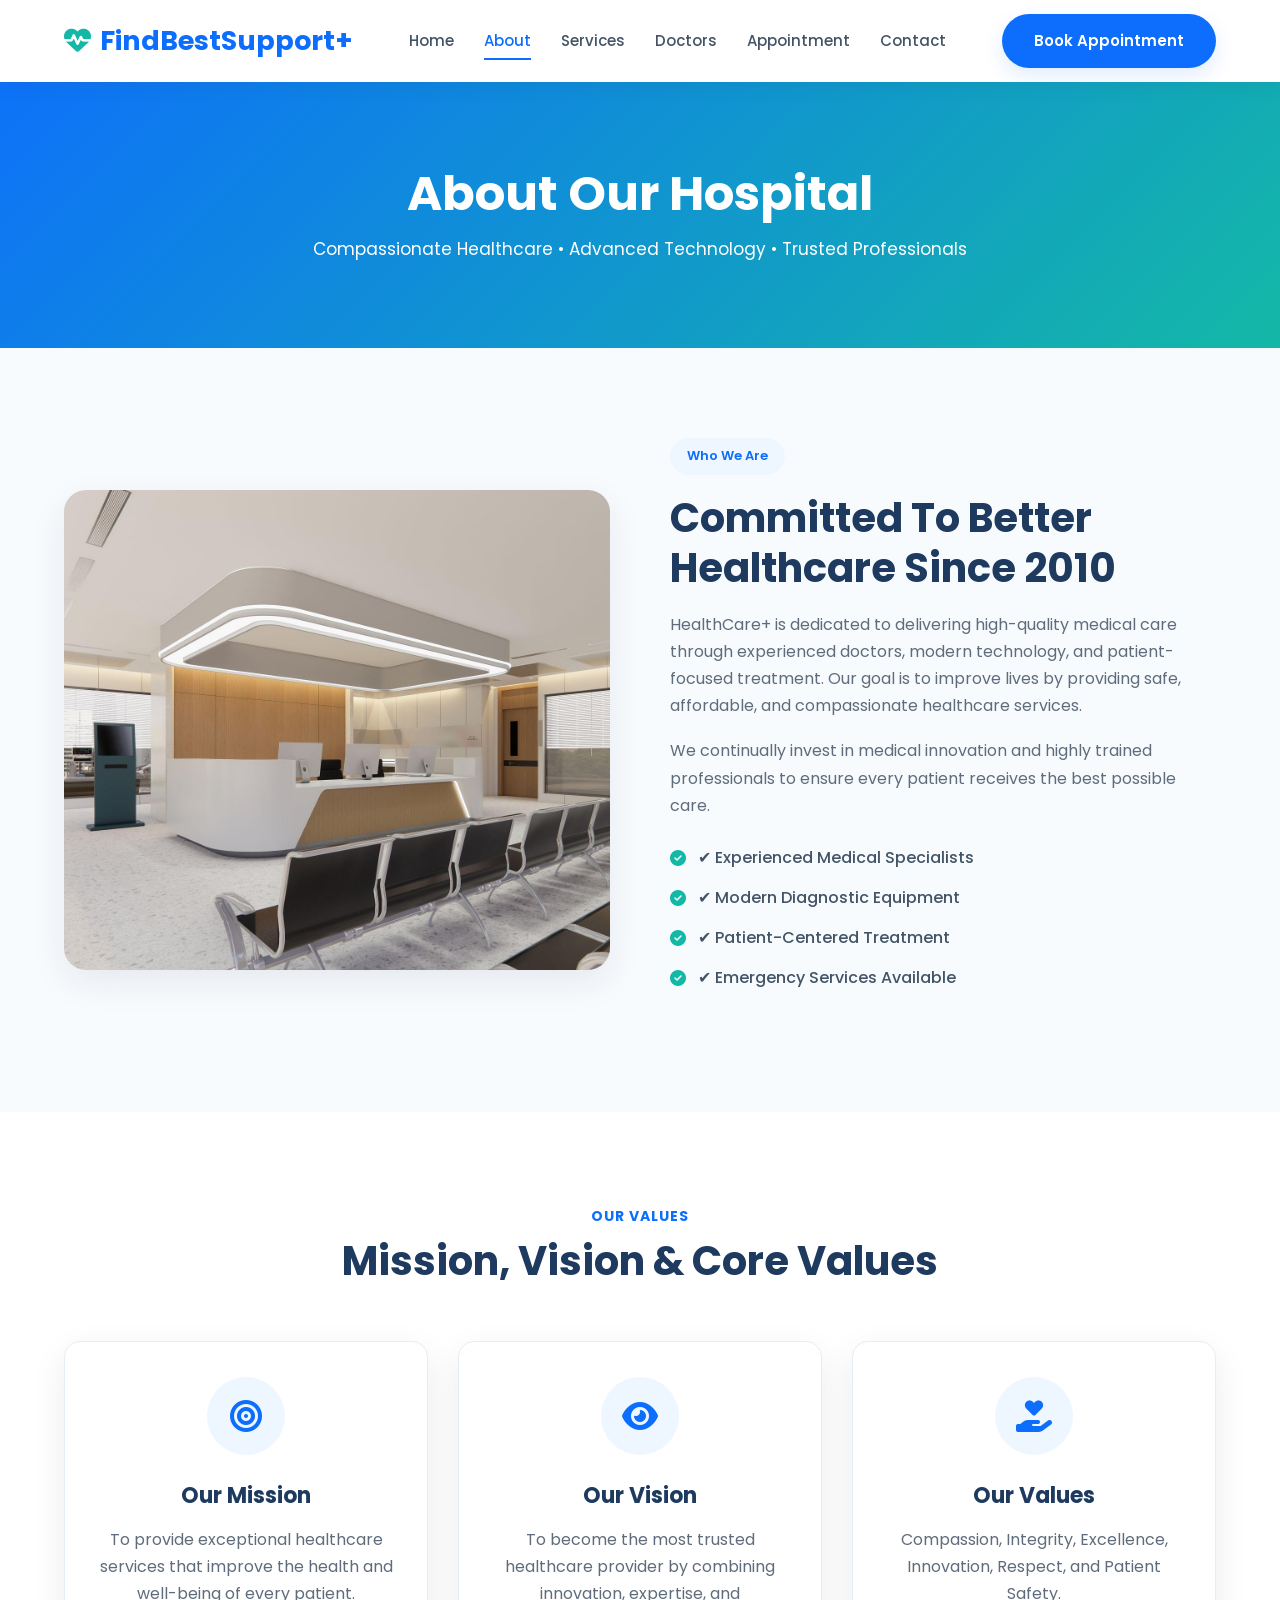
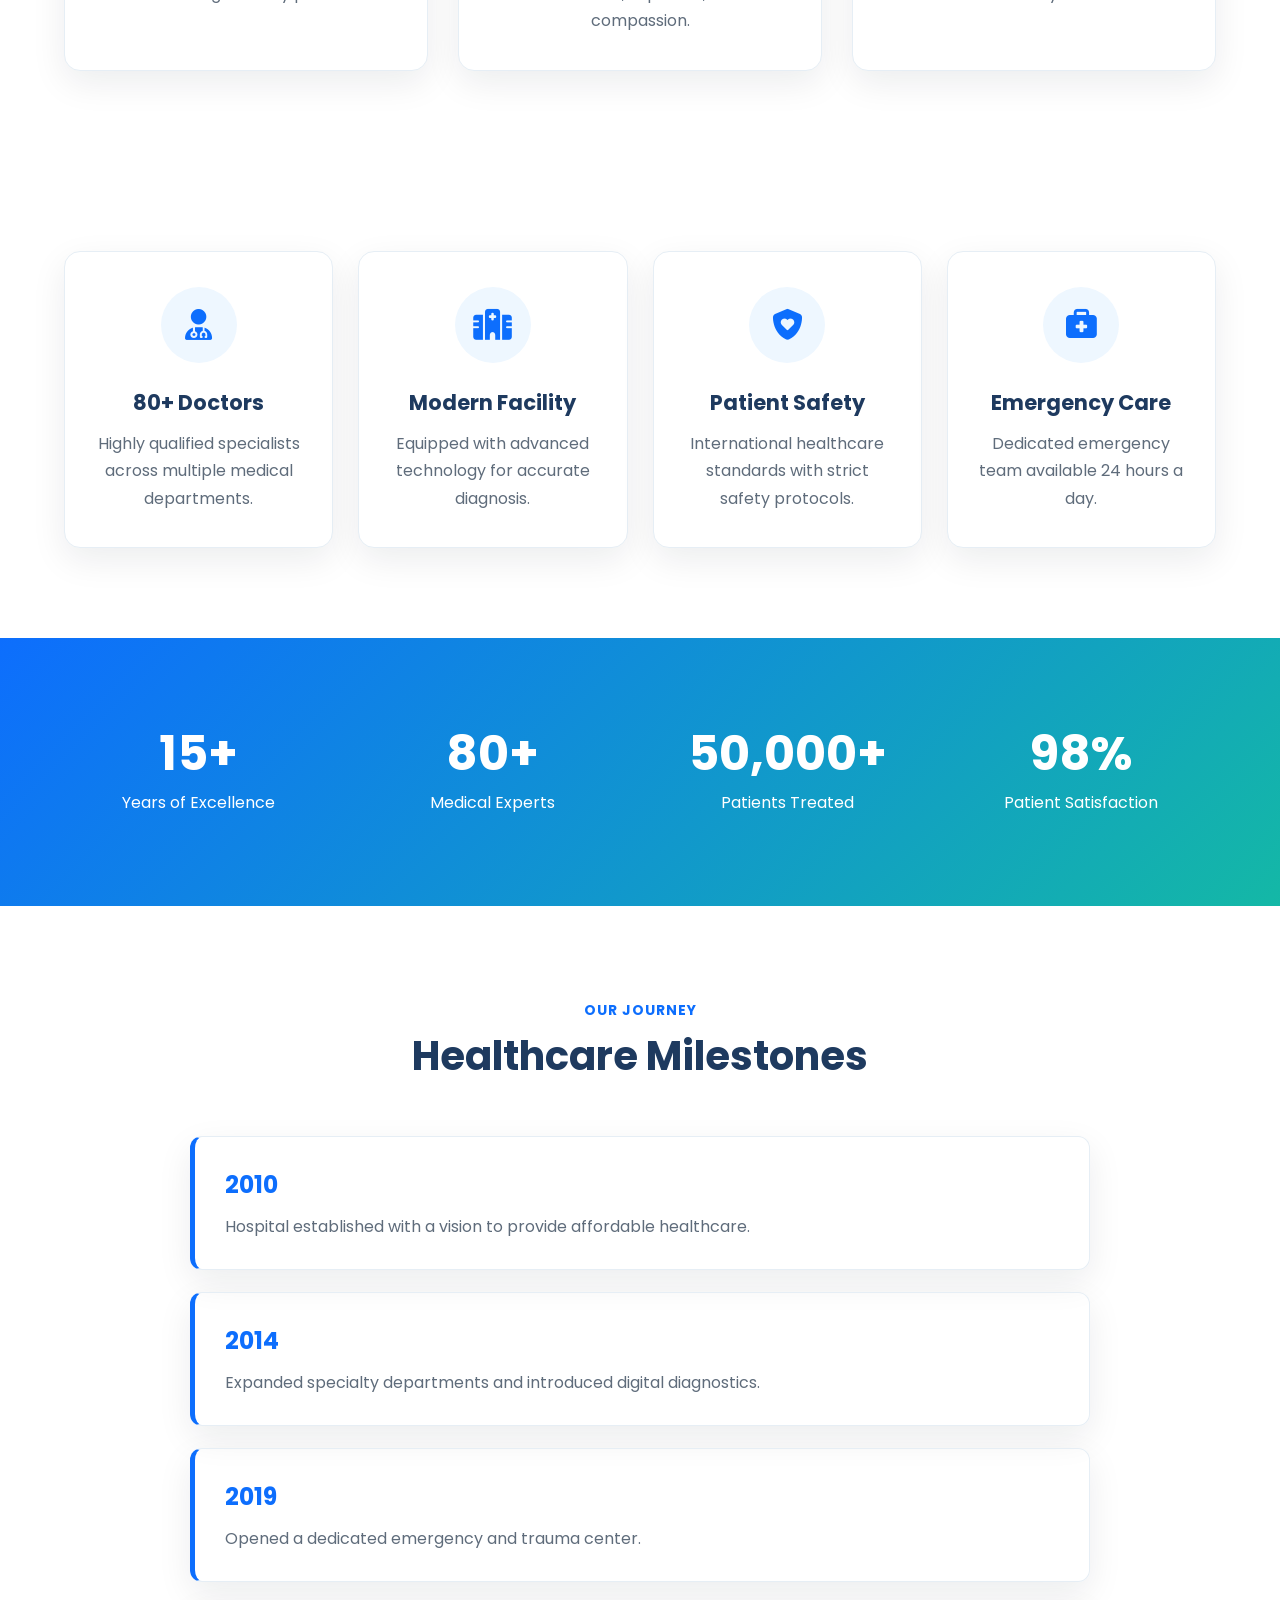
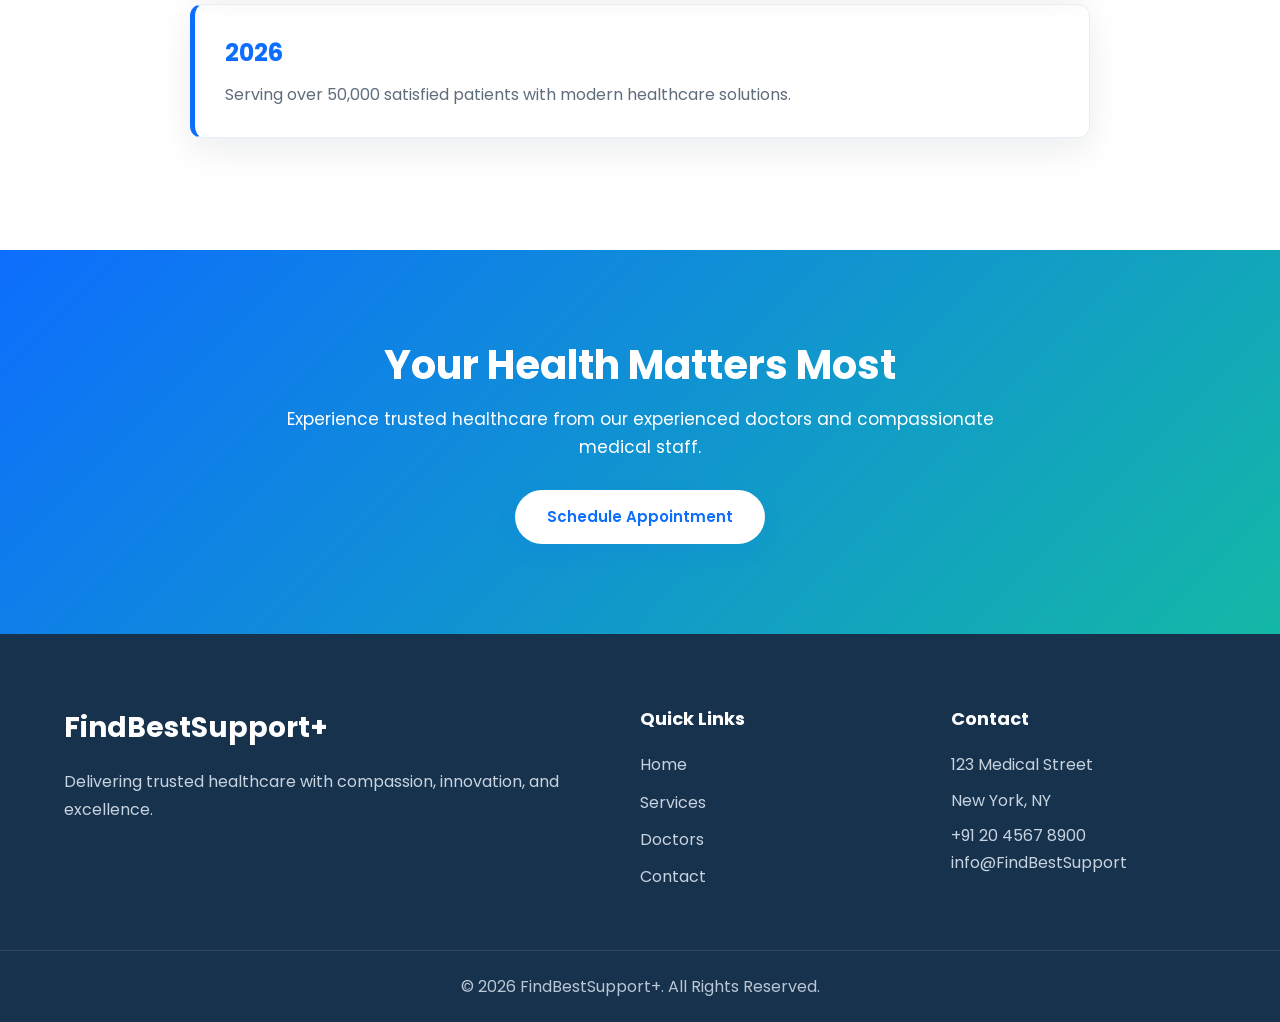
==== about.html @ 030c579c "Add files via upload" ====
<!DOCTYPE html>
<html lang="en">
<head>
    <meta charset="UTF-8">
    <meta name="viewport" content="width=device-width, initial-scale=1.0">
    <title>About Us | HealthCare+</title>

    <!-- Google Fonts -->
    <link rel="preconnect" href="https://fonts.googleapis.com">
    <link rel="preconnect" href="https://fonts.gstatic.com" crossorigin>
    <link href="https://fonts.googleapis.com/css2?family=Poppins:wght@300;400;500;600;700&display=swap" rel="stylesheet">

    <!-- Font Awesome -->
    <link rel="stylesheet" href="https://cdnjs.cloudflare.com/ajax/libs/font-awesome/6.7.1/css/all.min.css">

    <link rel="stylesheet" href="css/style.css">
</head>
<body>

<!-- ================= HEADER ================= -->

<header class="header">

    <div class="container">

        <a href="index.html" class="logo">
            <i class="fa-solid fa-heart-pulse"></i>
            FindBestSupport+
        </a>

        <nav class="navbar">
            <ul>
                <li><a href="index.html">Home</a></li>
                <li><a href="about.html" class="active">About</a></li>
                <li><a href="services.html">Services</a></li>
                <li><a href="doctors.html">Doctors</a></li>
                <li><a href="appointment.html">Appointment</a></li>
                <li><a href="contact.html">Contact</a></li>
            </ul>
        </nav>

        <a href="appointment.html" class="btn">Book Appointment</a>

        <div class="menu-btn">
            <i class="fas fa-bars"></i>
        </div>

    </div>

</header>

<!-- ================= PAGE HEADER ================= -->

<section class="page-header">

    <div class="container">

        <h1>About Our Hospital</h1>

        <p>
            Compassionate Healthcare • Advanced Technology • Trusted Professionals
        </p>

    </div>

</section>

<!-- ================= ABOUT ================= -->

<section class="about-home">

    <div class="container about-grid">

        <div>

            <img src="images/hospital.jpg" alt="Hospital">

        </div>

        <div>

            <span class="section-tag">Who We Are</span>

            <h2>Committed To Better Healthcare Since 2010</h2>

            <p>
                HealthCare+ is dedicated to delivering high-quality medical care
                through experienced doctors, modern technology, and patient-focused
                treatment. Our goal is to improve lives by providing safe,
                affordable, and compassionate healthcare services.
            </p>

            <p>
                We continually invest in medical innovation and highly trained
                professionals to ensure every patient receives the best possible care.
            </p>

            <ul class="check-list">
                <li>✔ Experienced Medical Specialists</li>
                <li>✔ Modern Diagnostic Equipment</li>
                <li>✔ Patient-Centered Treatment</li>
                <li>✔ Emergency Services Available</li>
            </ul>

        </div>

    </div>

</section>

<!-- ================= MISSION ================= -->

<section class="mission">

    <div class="container">

        <div class="section-title">
            <span>Our Values</span>
            <h2>Mission, Vision & Core Values</h2>
        </div>

        <div class="service-grid">

            <div class="service-card">

                <i class="fa-solid fa-bullseye"></i>

                <h3>Our Mission</h3>

                <p>
                    To provide exceptional healthcare services that improve the
                    health and well-being of every patient.
                </p>

            </div>

            <div class="service-card">

                <i class="fa-solid fa-eye"></i>

                <h3>Our Vision</h3>

                <p>
                    To become the most trusted healthcare provider by combining
                    innovation, expertise, and compassion.
                </p>

            </div>

            <div class="service-card">

                <i class="fa-solid fa-hand-holding-heart"></i>

                <h3>Our Values</h3>

                <p>
                    Compassion, Integrity, Excellence, Innovation, Respect, and
                    Patient Safety.
                </p>

            </div>

        </div>

    </div>

</section>

<!-- ================= WHY CHOOSE US ================= -->

<section class="features">

    <div class="container">

        <div class="feature-card">

            <i class="fa-solid fa-user-doctor"></i>

            <h3>80+ Doctors</h3>

            <p>
                Highly qualified specialists across multiple medical departments.
            </p>

        </div>

        <div class="feature-card">

            <i class="fa-solid fa-hospital"></i>

            <h3>Modern Facility</h3>

            <p>
                Equipped with advanced technology for accurate diagnosis.
            </p>

        </div>

        <div class="feature-card">

            <i class="fa-solid fa-shield-heart"></i>

            <h3>Patient Safety</h3>

            <p>
                International healthcare standards with strict safety protocols.
            </p>

        </div>

        <div class="feature-card">

            <i class="fa-solid fa-briefcase-medical"></i>

            <h3>Emergency Care</h3>

            <p>
                Dedicated emergency team available 24 hours a day.
            </p>

        </div>

    </div>

</section>

<!-- ================= STATISTICS ================= -->

<section class="stats">

    <div class="container">

        <div class="stat-box">
            <h2>15+</h2>
            <p>Years of Excellence</p>
        </div>

        <div class="stat-box">
            <h2>80+</h2>
            <p>Medical Experts</p>
        </div>

        <div class="stat-box">
            <h2>50,000+</h2>
            <p>Patients Treated</p>
        </div>

        <div class="stat-box">
            <h2>98%</h2>
            <p>Patient Satisfaction</p>
        </div>

    </div>

</section>

<!-- ================= TIMELINE ================= -->

<section class="timeline">

    <div class="container">

        <div class="section-title">
            <span>Our Journey</span>
            <h2>Healthcare Milestones</h2>
        </div>

        <div class="timeline-box">

            <div class="timeline-item">
                <h3>2010</h3>
                <p>Hospital established with a vision to provide affordable healthcare.</p>
            </div>

            <div class="timeline-item">
                <h3>2014</h3>
                <p>Expanded specialty departments and introduced digital diagnostics.</p>
            </div>

            <div class="timeline-item">
                <h3>2019</h3>
                <p>Opened a dedicated emergency and trauma center.</p>
            </div>

            <div class="timeline-item">
                <h3>2026</h3>
                <p>Serving over 50,000 satisfied patients with modern healthcare solutions.</p>
            </div>

        </div>

    </div>

</section>

<!-- ================= CTA ================= -->

<section class="cta">

    <div class="container">

        <h2>Your Health Matters Most</h2>

        <p>
            Experience trusted healthcare from our experienced doctors and
            compassionate medical staff.
        </p>

        <a href="appointment.html" class="btn">
            Schedule Appointment
        </a>

    </div>

</section>

<!-- ================= FOOTER ================= -->

<footer>

    <div class="container footer-grid">

        <div>

            <h3>FindBestSupport+</h3>

            <p>
                Delivering trusted healthcare with compassion, innovation,
                and excellence.
            </p>

        </div>

        <div>

            <h4>Quick Links</h4>

            <ul>

                <li><a href="index.html">Home</a></li>
                <li><a href="services.html">Services</a></li>
                <li><a href="doctors.html">Doctors</a></li>
                <li><a href="contact.html">Contact</a></li>

            </ul>

        </div>

        <div>

            <h4>Contact</h4>

            <p>123 Medical Street</p>
            <p>New York, NY</p>
            <a href="tel:+912045678900">+91 20 4567 8900</a>
            <p>info@FindBestSupport</p>

        </div>

    </div>

    <div class="copyright">
        © 2026 FindBestSupport+. All Rights Reserved.
    </div>

</footer>

<script src="js/script.js"></script>

</body>
</html>
---- css/style.css ----
/* HealthCare+ complete stylesheet */

@import url('https://fonts.googleapis.com/css2?family=Poppins:wght@300;400;500;600;700;800&display=swap');

:root{
    --primary:#0d6efd;
    --primary-dark:#0958cf;
    --secondary:#14b8a6;
    --dark:#1e3a5f;
    --dark-2:#17324d;
    --text:#5f6c7b;
    --white:#fff;
    --light:#f8fbfe;
    --light-blue:#eef7ff;
    --border:#e6eef5;
    --danger:#dc3545;
    --success:#10b981;
    --shadow:0 12px 35px rgba(15,23,42,.08);
    --shadow-lg:0 20px 50px rgba(15,23,42,.12);
    --radius:16px;
    --transition:.35s ease;
}

*{margin:0;padding:0;box-sizing:border-box}
html{scroll-behavior:smooth}
body{font-family:'Poppins',sans-serif;color:var(--text);background:#fff;line-height:1.7;overflow-x:hidden}
img{width:100%;display:block}
a{text-decoration:none;color:inherit}
ul{list-style:none}
button,input,select,textarea{font-family:inherit}
button{cursor:pointer}
section{padding:90px 0}

.container{width:90%;max-width:1200px;margin:auto}

.btn{
    display:inline-flex;align-items:center;justify-content:center;gap:9px;
    padding:14px 32px;border:0;border-radius:50px;background:var(--primary);
    color:#fff;font-size:15px;font-weight:600;transition:var(--transition);
    box-shadow:0 8px 20px rgba(13,110,253,.12)
}
.btn:hover{background:var(--primary-dark);transform:translateY(-3px);box-shadow:0 14px 28px rgba(13,110,253,.2)}
.btn:disabled{opacity:.7;cursor:not-allowed;transform:none}

.section-title{text-align:center;margin-bottom:55px}
.section-title span{display:inline-block;color:var(--primary);font-size:14px;font-weight:700;letter-spacing:1px;text-transform:uppercase;margin-bottom:8px}
.section-title h2{color:var(--dark);font-size:40px;line-height:1.25}
.section-tag,.tag{display:inline-block;padding:7px 17px;border-radius:50px;background:var(--light-blue);color:var(--primary);font-size:13px;font-weight:600;margin-bottom:18px}

.header{
    position:fixed;top:0;left:0;width:100%;background:rgba(255,255,255,.97);
    backdrop-filter:blur(10px);z-index:999;box-shadow:0 5px 20px rgba(0,0,0,.05)
}
.header .container{height:82px;display:flex;align-items:center;justify-content:space-between}
.logo{display:flex;align-items:center;color:var(--primary);font-size:27px;font-weight:700;white-space:nowrap}
.logo i{color:var(--secondary);margin-right:9px}
.navbar ul{display:flex;align-items:center;gap:30px}
.navbar a{position:relative;color:#425466;font-size:15px;font-weight:500;transition:var(--transition)}
.navbar a:hover,.navbar a.active{color:var(--primary)}
.navbar a:after{content:"";position:absolute;left:0;bottom:-9px;width:0;height:2px;background:var(--primary);transition:var(--transition)}
.navbar a:hover:after,.navbar a.active:after{width:100%}
.menu-btn{display:none;color:var(--dark);font-size:27px}

.hero{
    padding-top:165px;padding-bottom:90px;
    background:linear-gradient(135deg,#f8fcff,#eef8ff 50%,#fff)
}
.hero-grid{display:grid;grid-template-columns:1fr 1fr;align-items:center;gap:60px}
.hero-content h1{color:var(--dark);font-size:54px;line-height:1.18;margin-bottom:23px}
.hero-content p{max-width:620px;font-size:17px;margin-bottom:30px}
.hero-buttons{display:flex;gap:15px;flex-wrap:wrap}
.hero-image img{height:520px;object-fit:cover;object-position:center;border-radius:24px;box-shadow:var(--shadow-lg)}

.page-header{padding:165px 0 85px;text-align:center;color:#fff;background:linear-gradient(135deg,var(--primary),var(--secondary))}
.page-header h1{font-size:48px;line-height:1.2;margin-bottom:12px}
.page-header p{font-size:17px}

.about-home,.about-section{background:var(--light)}
.about-grid{display:grid;grid-template-columns:1fr 1fr;align-items:center;gap:60px}
.about-grid img{height:480px;object-fit:cover;border-radius:22px;box-shadow:var(--shadow)}
.about-grid h2{color:var(--dark);font-size:40px;line-height:1.25;margin-bottom:18px}
.about-grid p{margin-bottom:18px}
.check-list{margin:25px 0 30px}
.check-list li{position:relative;padding-left:28px;margin-bottom:13px;color:#435466;font-weight:500}
.check-list li:before{content:"\f058";position:absolute;left:0;top:1px;font-family:"Font Awesome 6 Free";font-weight:900;color:var(--secondary)}

.features{background:#fff}
.features .container{display:grid;grid-template-columns:repeat(4,1fr);gap:25px}
.feature-card{padding:35px 28px;background:#fff;border:1px solid var(--border);border-radius:var(--radius);text-align:center;box-shadow:var(--shadow);transition:var(--transition)}
.feature-card:hover{transform:translateY(-8px);box-shadow:var(--shadow-lg)}
.feature-card i{width:76px;height:76px;margin:0 auto 22px;display:flex;align-items:center;justify-content:center;border-radius:50%;color:var(--primary);background:var(--light-blue);font-size:31px}
.feature-card h3{color:var(--dark);font-size:21px;margin-bottom:10px}

.services-preview,.services-section{background:#fff}
.service-grid{display:grid;grid-template-columns:repeat(3,1fr);gap:30px}
.service-card{padding:35px 30px;background:#fff;border:1px solid var(--border);border-radius:var(--radius);text-align:center;box-shadow:var(--shadow);transition:var(--transition)}
.service-card:hover{transform:translateY(-8px);box-shadow:var(--shadow-lg)}
.service-card i{width:78px;height:78px;margin:0 auto 22px;display:flex;align-items:center;justify-content:center;border-radius:50%;background:var(--light-blue);color:var(--primary);font-size:32px}
.service-card h3{color:var(--dark);font-size:22px;margin-bottom:11px}

.doctor-preview,.doctors-section{background:var(--light)}
.doctor-grid{display:grid;grid-template-columns:repeat(3,1fr);gap:30px}
.doctor-card{overflow:hidden;background:#fff;border:1px solid var(--border);border-radius:18px;text-align:center;box-shadow:var(--shadow);transition:var(--transition)}
.doctor-card:hover{transform:translateY(-8px);box-shadow:var(--shadow-lg)}
.doctor-card img{width:100%;height:350px;object-fit:cover;object-position:top center}
.doctor-card h3{color:var(--dark);font-size:23px;margin:20px 20px 5px}
.doctor-card p{margin:0 20px 10px}
.speciality{color:var(--primary)!important;font-weight:600}
.doctor-social{display:flex;justify-content:center;gap:10px;padding:14px 20px 28px}
.doctor-social a{width:40px;height:40px;display:flex;align-items:center;justify-content:center;border-radius:50%;background:var(--light-blue);color:var(--primary);transition:var(--transition)}
.doctor-social a:hover{background:var(--primary);color:#fff}

.stats{color:#fff;background:linear-gradient(135deg,var(--primary),var(--secondary))}
.stats .container{display:grid;grid-template-columns:repeat(4,1fr);gap:25px}
.stat-box{text-align:center}
.stat-box h2{font-size:48px;line-height:1.1;margin-bottom:8px}

.testimonial{background:#fff}
.testimonial-box{max-width:850px;margin:auto;padding:50px;text-align:center;border:1px solid var(--border);border-radius:20px;box-shadow:var(--shadow)}
.testimonial-box i{color:var(--primary);font-size:42px;margin-bottom:18px}
.testimonial-box p{font-size:19px;line-height:1.9}
.testimonial-box h4{color:var(--dark);margin-top:24px}

.timeline{background:#fff}
.timeline-box{max-width:900px;margin:auto}
.timeline-item{padding:28px 30px;margin-bottom:22px;border:1px solid var(--border);border-left:5px solid var(--primary);border-radius:12px;box-shadow:var(--shadow)}
.timeline-item h3{color:var(--primary);font-size:24px;margin-bottom:8px}

.appointment-section{background:linear-gradient(to bottom,#f8fcff,#fff)}
.appointment-grid{display:grid;grid-template-columns:.85fr 1.15fr;gap:50px;align-items:start}
.appointment-info h2,.contact-info h2{color:var(--dark);font-size:38px;line-height:1.25;margin-bottom:18px}
.appointment-form,.contact-form{padding:40px;background:#fff;border:1px solid var(--border);border-radius:18px;box-shadow:var(--shadow)}
.form-row{display:grid;grid-template-columns:1fr 1fr;gap:20px;margin-bottom:20px}
.form-group{display:flex;flex-direction:column;margin-bottom:20px}
.form-group label{color:var(--dark);font-size:14px;font-weight:600;margin-bottom:8px}
.form-group input,.form-group select,.form-group textarea{width:100%;padding:14px 16px;border:1px solid var(--border);border-radius:10px;outline:none;background:#fff;color:#425466;font-size:15px;transition:var(--transition)}
.form-group textarea{min-height:140px;resize:vertical}
.form-group input:focus,.form-group select:focus,.form-group textarea:focus{border-color:var(--primary);box-shadow:0 0 0 3px rgba(13,110,253,.1)}
.appointment-form .btn,.contact-form .btn{width:100%}

.contact-section{background:var(--light)}
.contact-grid{display:grid;grid-template-columns:.9fr 1.1fr;gap:50px;align-items:start}
.info-box{display:flex;align-items:flex-start;gap:16px;margin-bottom:25px}
.info-box i{width:54px;height:54px;flex:0 0 54px;display:flex;align-items:center;justify-content:center;border-radius:50%;background:var(--light-blue);color:var(--primary);font-size:20px}
.info-box h4{color:var(--dark);margin-bottom:3px}
.social-links{display:flex;gap:11px;margin-top:30px}
.social-links a{width:43px;height:43px;display:flex;align-items:center;justify-content:center;border-radius:50%;background:var(--light-blue);color:var(--primary);transition:var(--transition)}
.social-links a:hover{background:var(--primary);color:#fff;transform:translateY(-3px)}

.form-notification{display:none;padding:17px 20px;margin-bottom:22px;border-radius:10px;font-size:14px}
.form-notification.success{display:block;color:#146c43;background:#e8f9f1;border-left:5px solid var(--success)}
.form-notification.error{display:block;color:#842029;background:#fff3f3;border-left:5px solid var(--danger)}
.appointment-form input.error,.appointment-form select.error,.appointment-form textarea.error,.contact-form input.error,.contact-form textarea.error{border:2px solid var(--danger);background:#fff8f8}

.success-modal{
    display:none;
    position:fixed;
    inset:0;
    width:100%;
    height:100%;
    padding:20px;
    background:rgba(15,23,42,.55);
    backdrop-filter:blur(6px);
    z-index:9999;
    align-items:center;
    justify-content:center
}
.success-modal.show{display:flex}
.success-box{width:100%;max-width:480px;padding:45px 35px;background:#fff;border-radius:20px;text-align:center;box-shadow:0 25px 70px rgba(15,23,42,.25);animation:successPopup .35s ease-out}
.success-icon{width:82px;height:82px;margin:0 auto 20px;display:flex;align-items:center;justify-content:center;border-radius:50%;background:#e8f9f1}
.success-icon i{color:var(--success);font-size:42px}
.success-box h2{color:var(--dark);font-size:26px;line-height:1.3;margin-bottom:14px}
.success-box p{line-height:1.8;margin-bottom:25px}
.success-box .btn{min-width:150px}
@keyframes successPopup{from{opacity:0;transform:translateY(20px) scale(.95)}to{opacity:1;transform:translateY(0) scale(1)}}

.map-section{background:#fff}
.map-container{overflow:hidden;border-radius:18px;box-shadow:var(--shadow)}
.map-container iframe{width:100%;height:450px;border:0;display:block}

.cta{color:#fff;text-align:center;background:linear-gradient(135deg,var(--primary),var(--secondary))}
.cta h2{font-size:40px;line-height:1.25;margin-bottom:15px}
.cta p{max-width:720px;margin:0 auto 28px;font-size:17px}
.cta .btn{color:var(--primary);background:#fff}

footer{padding-top:70px;color:#fff;background:var(--dark-2)}
.footer-grid{display:grid;grid-template-columns:2fr 1fr 1fr;gap:45px;padding-bottom:50px}
.footer-grid h3{font-size:28px;margin-bottom:17px}
.footer-grid h4{font-size:18px;margin-bottom:17px}
.footer-grid p,.footer-grid a{color:#c7d3df}
.footer-grid p{margin-bottom:8px}
.footer-grid ul li{margin-bottom:10px}
.footer-grid a:hover{color:#fff}
.copyright{padding:22px;text-align:center;color:#b9c7d4;border-top:1px solid rgba(255,255,255,.1)}

@media(max-width:1100px){
    .navbar ul{gap:20px}
    .hero-content h1{font-size:46px}
    .features .container{grid-template-columns:repeat(2,1fr)}
    .doctor-grid,.service-grid{grid-template-columns:repeat(2,1fr)}
    .stats .container{grid-template-columns:repeat(2,1fr)}
}
@media(max-width:991px){
    section{padding:75px 0}
    .hero-grid,.about-grid,.appointment-grid,.contact-grid{grid-template-columns:1fr}
    .hero{text-align:center}
    .hero-content p{margin-left:auto;margin-right:auto}
    .hero-buttons{justify-content:center}
    .hero-image img{height:450px}
    .about-grid img{height:430px}
    .footer-grid{grid-template-columns:1fr 1fr}
}
@media(max-width:768px){
    section{padding:65px 0}
    .container{width:92%}
    .header .container{height:75px}
    .menu-btn{display:block}
    .header>.container>.btn{display:none}
    .navbar{position:absolute;top:75px;left:0;width:100%;display:none;background:#fff;box-shadow:0 10px 25px rgba(15,23,42,.1)}
    .navbar.active{display:block}
    .navbar ul{flex-direction:column;gap:0;align-items:stretch}
    .navbar li{width:100%}
    .navbar a{display:block;padding:15px 25px;border-bottom:1px solid var(--border)}
    .navbar a:after{display:none}
    .hero{padding-top:125px}
    .hero-content h1{font-size:36px}
    .hero-image img{height:380px}
    .section-title h2{font-size:31px}
    .page-header{padding:135px 0 70px}
    .page-header h1{font-size:36px}
    .form-row{grid-template-columns:1fr;gap:0;margin-bottom:0}
    .appointment-form,.contact-form{padding:30px 25px}
    .success-box{padding:35px 25px}
    .cta h2{font-size:31px}
}
@media(max-width:576px){
    .logo{font-size:23px}
    .hero-content h1{font-size:31px}
    .hero-buttons{flex-direction:column;width:100%}
    .hero-buttons .btn{width:100%}
    .hero-image img{height:310px}
    .about-grid img{height:330px}
    .features .container,.service-grid,.doctor-grid,.stats .container,.footer-grid{grid-template-columns:1fr}
    .section-title h2{font-size:28px}
    .page-header h1{font-size:31px}
    .doctor-card img{height:360px}
    .stat-box h2{font-size:42px}
    .testimonial-box{padding:35px 22px}
    .testimonial-box p{font-size:17px}
    .map-container iframe{height:350px}
    .success-box h2{font-size:23px}
}
@media(max-width:400px){
    .container{width:94%}
    .hero-content h1{font-size:28px}
    .btn{width:100%}
    .appointment-form,.contact-form{padding:24px 18px}
    .doctor-card img{height:320px}
    .success-box{padding:30px 18px}
}
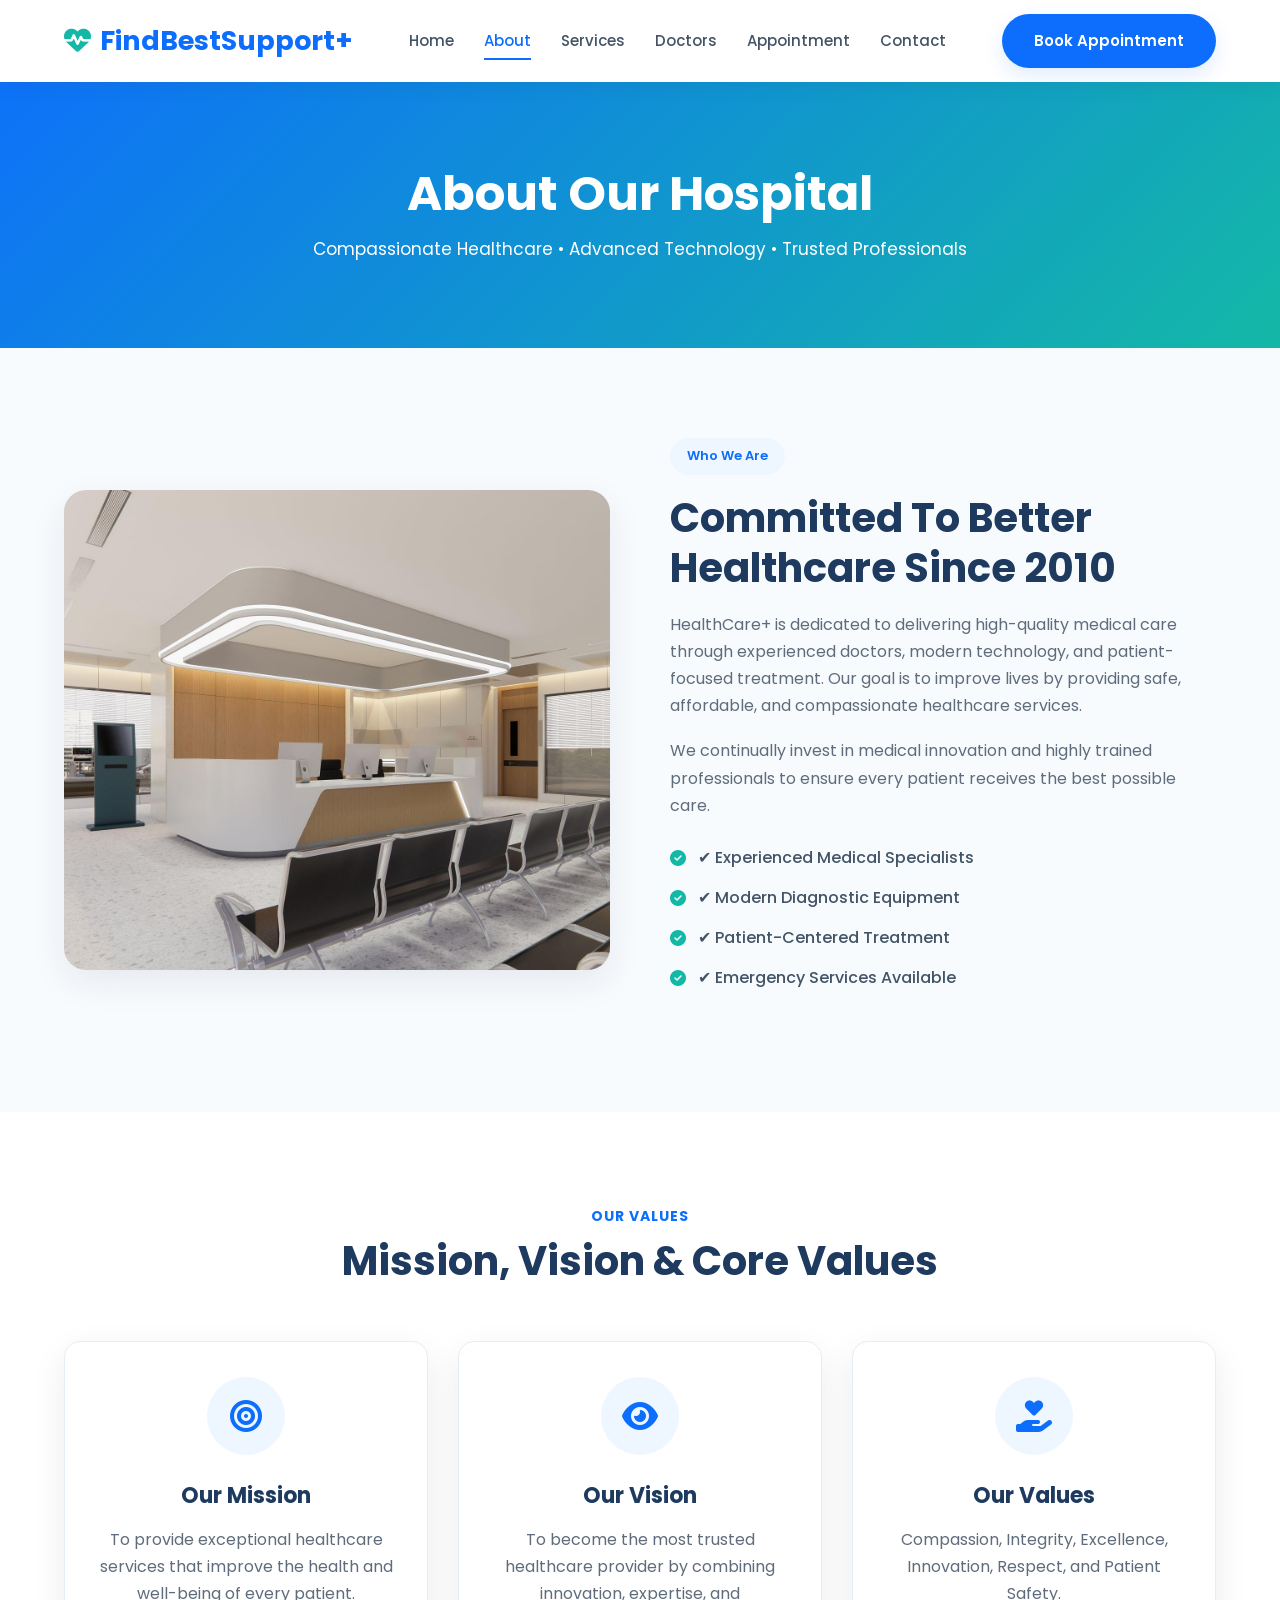
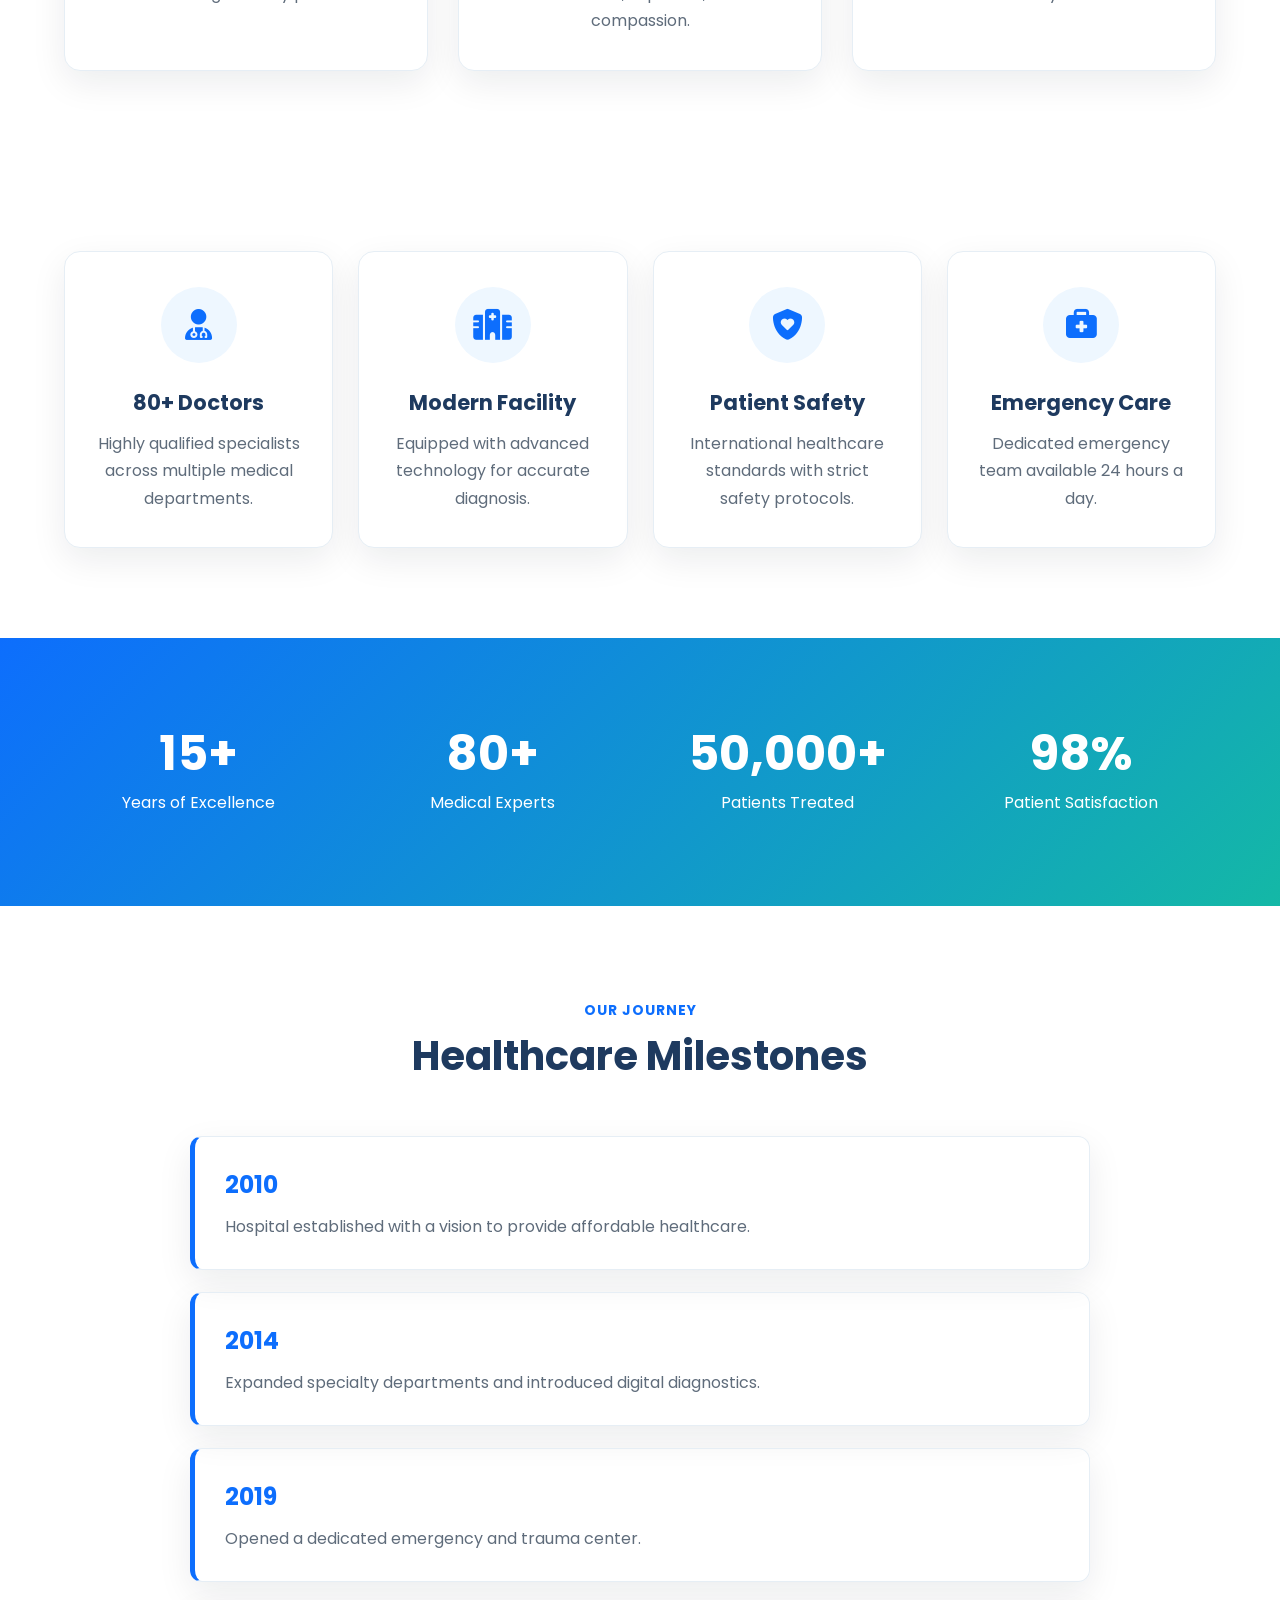
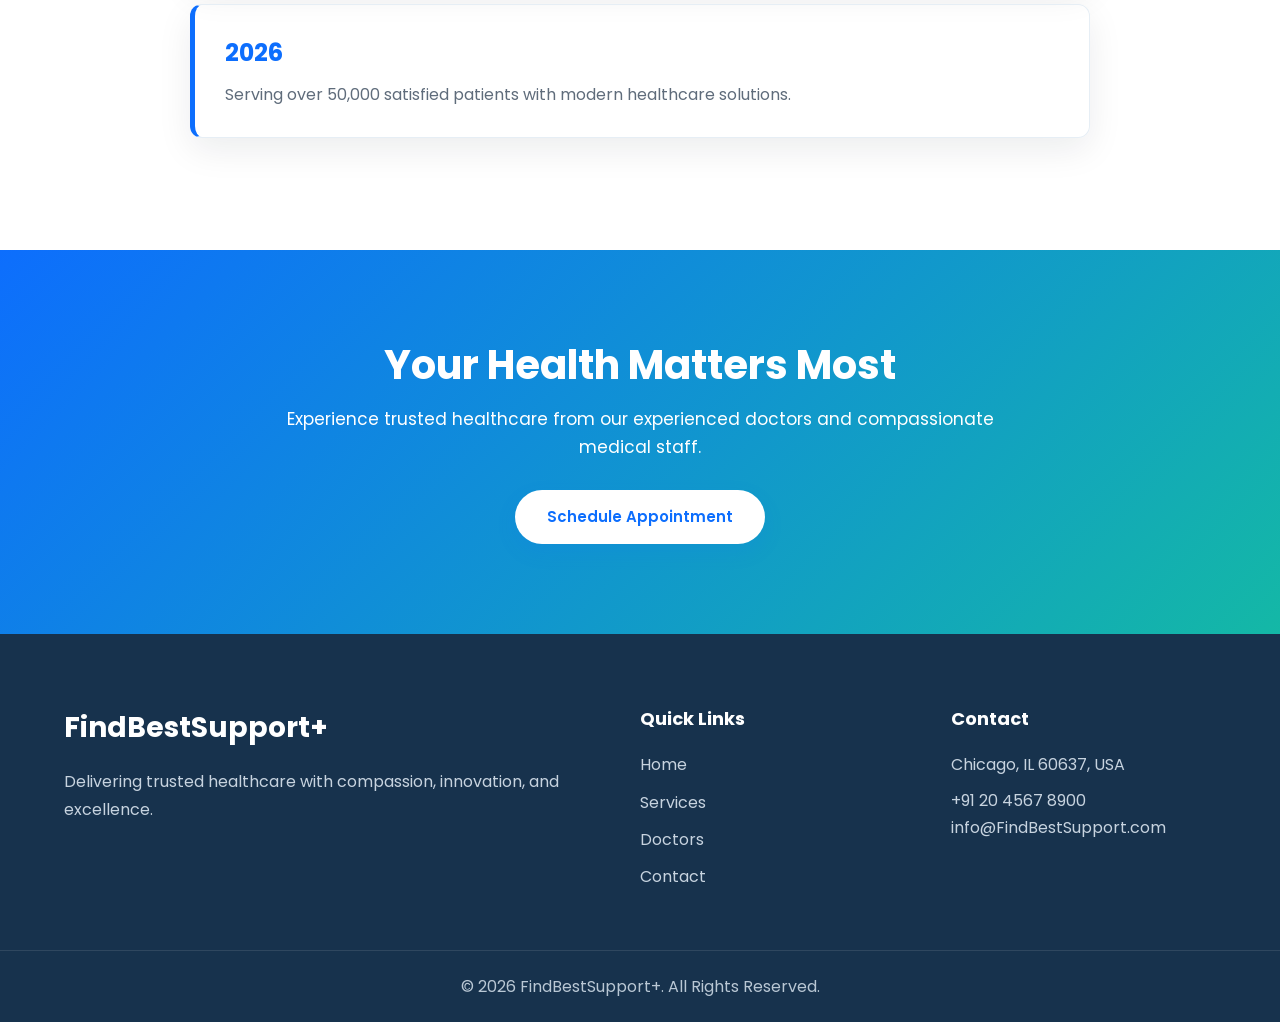
==== commit 409abb59: "Update about.html" ====
--- a/about.html
+++ b/about.html
@@ -13,7 +13,7 @@
     <!-- Font Awesome -->
     <link rel="stylesheet" href="https://cdnjs.cloudflare.com/ajax/libs/font-awesome/6.7.1/css/all.min.css">
 
-    <link rel="stylesheet" href="css/style.css">
+    <link rel="stylesheet" href="/css/style.css">
 </head>
 <body>
 
@@ -23,23 +23,23 @@
 
     <div class="container">
 
-        <a href="index.html" class="logo">
+        <a href="/" class="logo">
             <i class="fa-solid fa-heart-pulse"></i>
             FindBestSupport+
         </a>
 
         <nav class="navbar">
             <ul>
-                <li><a href="index.html">Home</a></li>
-                <li><a href="about.html" class="active">About</a></li>
-                <li><a href="services.html">Services</a></li>
-                <li><a href="doctors.html">Doctors</a></li>
-                <li><a href="appointment.html">Appointment</a></li>
-                <li><a href="contact.html">Contact</a></li>
+                <li><a href="/">Home</a></li>
+                <li><a href="/about" class="active">About</a></li>
+                <li><a href="/services">Services</a></li>
+                <li><a href="/doctors">Doctors</a></li>
+                <li><a href="/appointment">Appointment</a></li>
+                <li><a href="/contact">Contact</a></li>
             </ul>
         </nav>
 
-        <a href="appointment.html" class="btn">Book Appointment</a>
+        <a href="/appointment" class="btn">Book Appointment</a>
 
         <div class="menu-btn">
             <i class="fas fa-bars"></i>
@@ -73,7 +73,7 @@
 
         <div>
 
-            <img src="images/hospital.jpg" alt="Hospital">
+            <img src="/images/hospital.jpg" alt="Hospital">
 
         </div>
 
@@ -306,7 +306,7 @@
             compassionate medical staff.
         </p>
 
-        <a href="appointment.html" class="btn">
+        <a href="/appointment" class="btn">
             Schedule Appointment
         </a>
 
@@ -337,10 +337,10 @@
 
             <ul>
 
-                <li><a href="index.html">Home</a></li>
-                <li><a href="services.html">Services</a></li>
-                <li><a href="doctors.html">Doctors</a></li>
-                <li><a href="contact.html">Contact</a></li>
+                <li><a href="/">Home</a></li>
+                <li><a href="/services">Services</a></li>
+                <li><a href="/doctors">Doctors</a></li>
+                <li><a href="/contact">Contact</a></li>
 
             </ul>
 
@@ -350,10 +350,9 @@
 
             <h4>Contact</h4>
 
-            <p>123 Medical Street</p>
-            <p>New York, NY</p>
+            <p>Chicago, IL 60637, USA</p>
             <a href="tel:+912045678900">+91 20 4567 8900</a>
-            <p>info@FindBestSupport</p>
+            <p>info@FindBestSupport.com</p>
 
         </div>
 
@@ -365,7 +364,7 @@
 
 </footer>
 
-<script src="js/script.js"></script>
+<script src="/js/script.js"></script>
 
 </body>
-</html>+</html>
